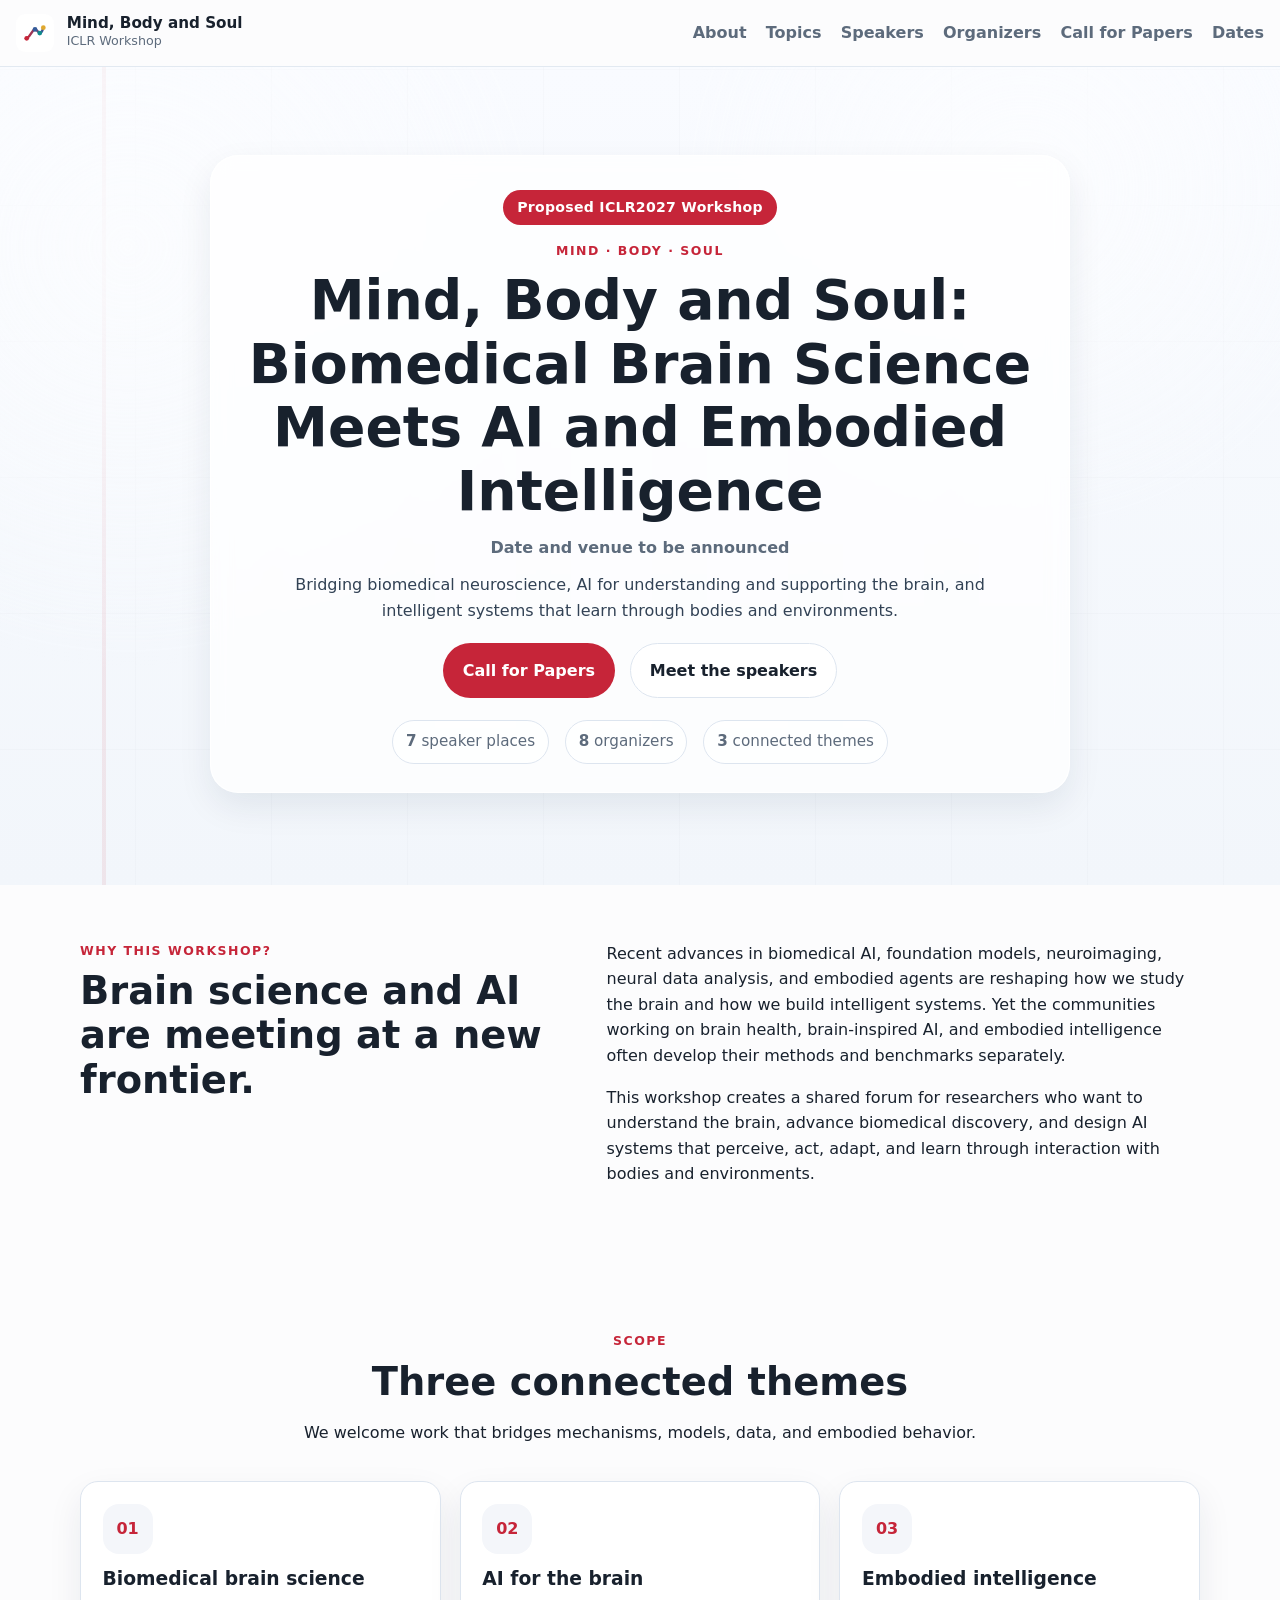
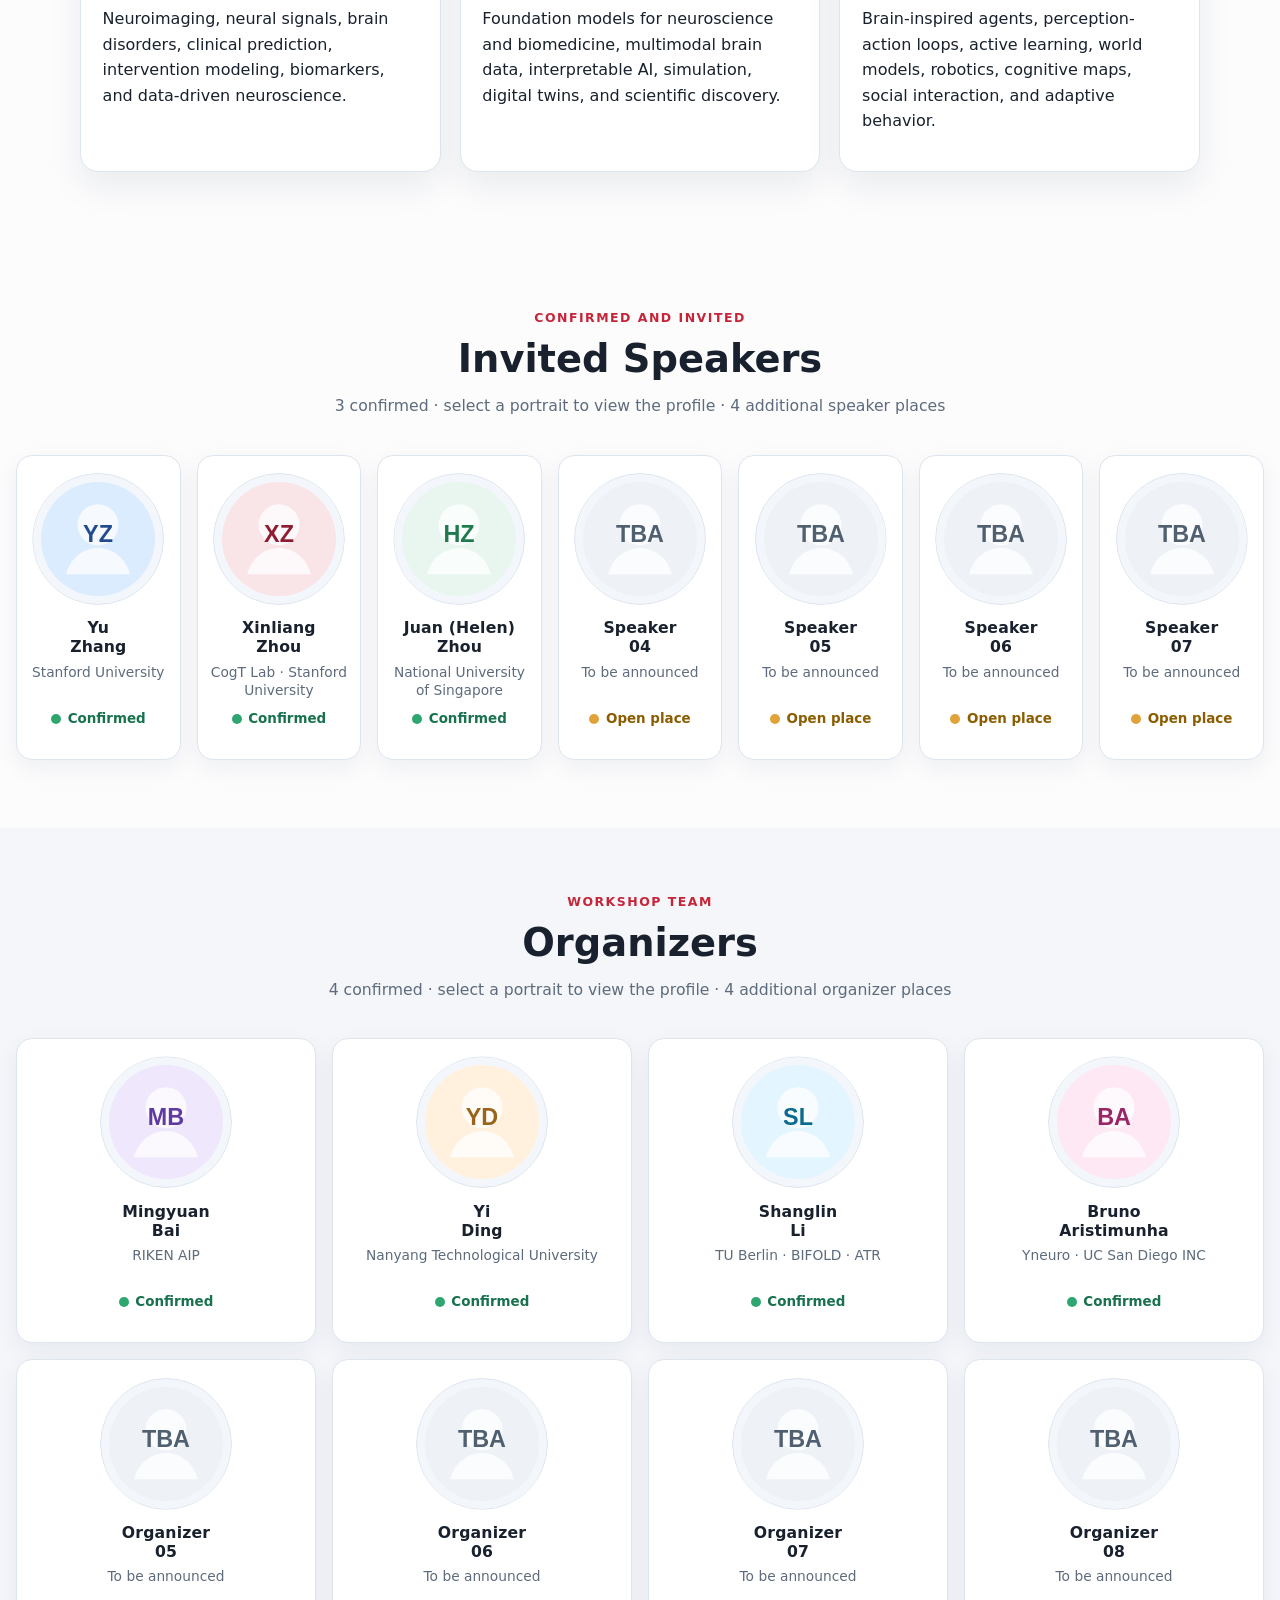
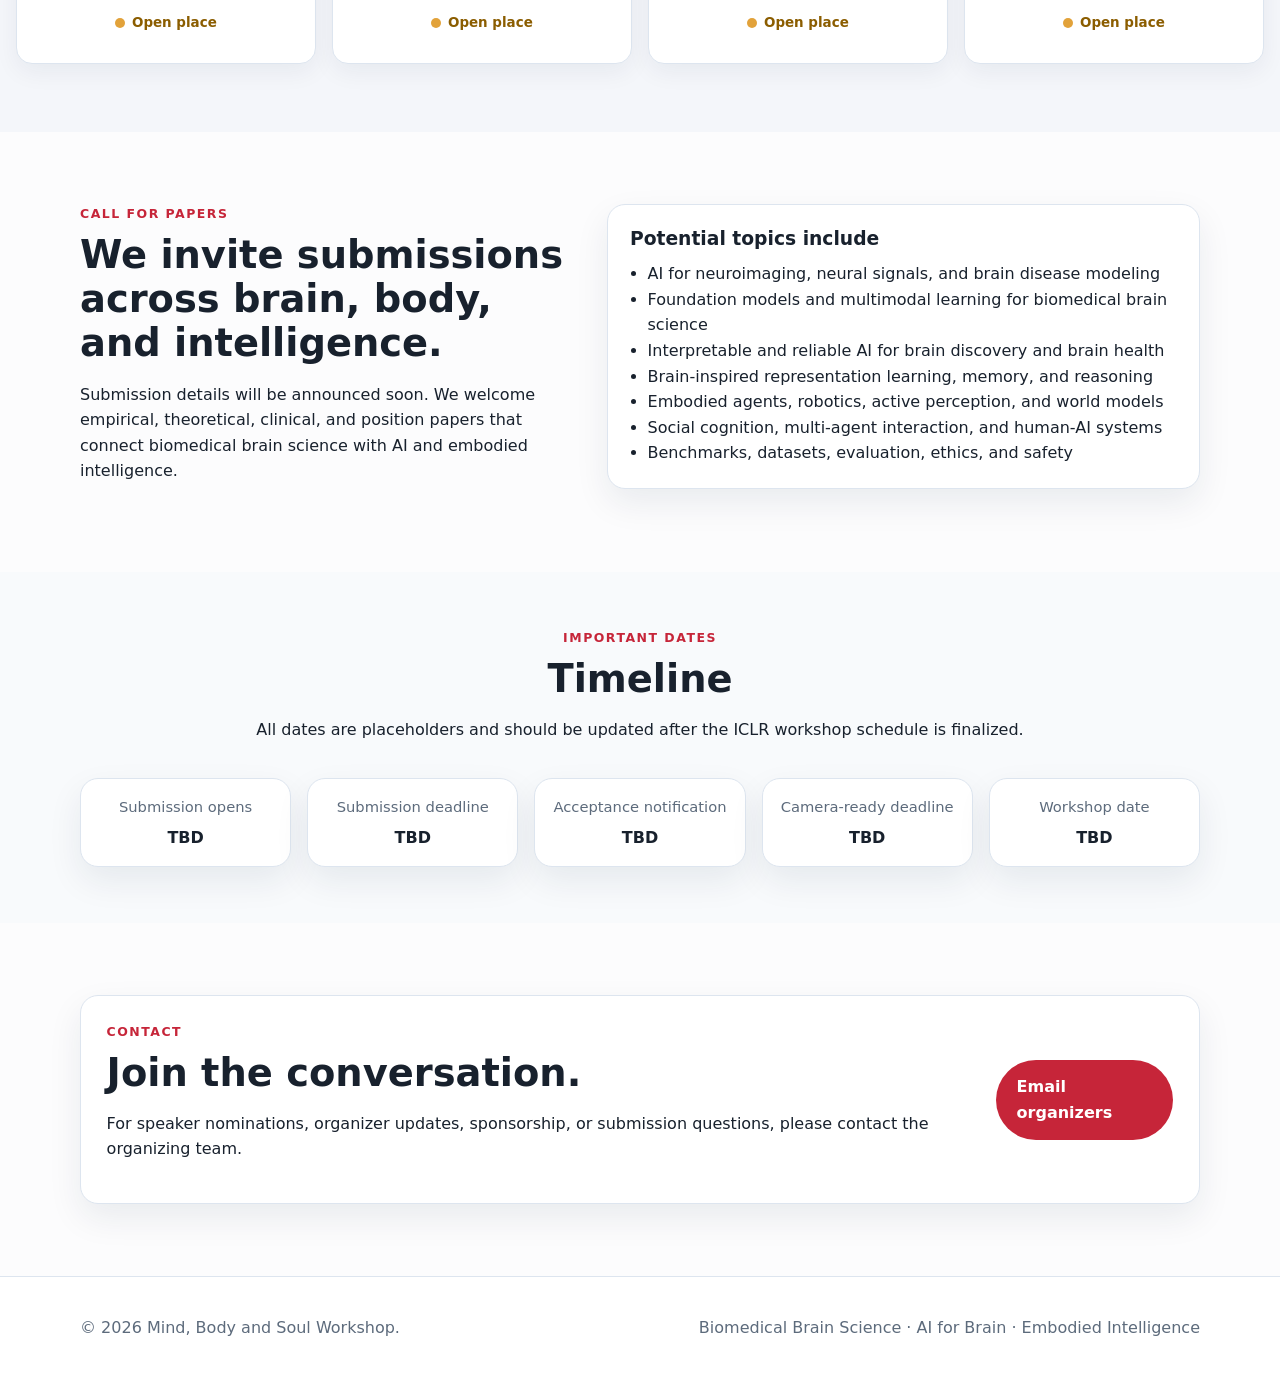
==== mind-body-soul-standalone.html @ fbe71084 "Add files via upload" ====
<!DOCTYPE html>
<html lang="en">
<head>
  <meta charset="utf-8" />
  <meta name="viewport" content="width=device-width, initial-scale=1" />
  <meta name="description" content="Mind, Body and Soul: Biomedical Brain Science Meets AI and Embodied Intelligence — an ICLR workshop bringing together biomedical brain science, AI for brain, and embodied intelligence." />
  <meta name="theme-color" content="#202124" />
  <title>Mind, Body and Soul | ICLR Workshop</title>
  <link rel="icon" href="[data-uri]" type="image/svg+xml" />
  <style>

:root{
  --bg:#fcfcfd;
  --text:#18212d;
  --muted:#5d6b7c;
  --line:#dde5ef;
  --panel:#ffffff;
  --soft:#f4f6fa;
  --accent:#c62539;
  --accent-dark:#8c1224;
  --shadow:0 14px 34px rgba(18,37,63,.08);
  --radius:18px;
}
*{box-sizing:border-box}
html{scroll-behavior:smooth}
body{margin:0;font-family:Inter, ui-sans-serif, system-ui, -apple-system, Segoe UI, Roboto, Helvetica, Arial, sans-serif;background:var(--bg);color:var(--text);line-height:1.6}
a{color:inherit;text-decoration:none}
img{display:block;max-width:100%}
.container{width:min(1120px, calc(100% - 2rem));margin:0 auto}
.wide-container{width:min(1360px, calc(100% - 2rem));margin:0 auto}
.section{padding:72px 0}
.section.compact{padding:56px 0}
.skip-link{position:absolute;left:-9999px;top:auto}
.skip-link:focus{left:1rem;top:1rem;background:#fff;padding:.75rem 1rem;border-radius:10px;z-index:20}
.site-header{position:sticky;top:0;z-index:10;background:rgba(252,252,253,.82);backdrop-filter:blur(12px);border-bottom:1px solid rgba(221,229,239,.8)}
.nav{display:flex;align-items:center;justify-content:space-between;gap:1rem;width:min(1360px, calc(100% - 2rem));margin:0 auto;padding:14px 0}
.brand{display:flex;align-items:center;gap:.8rem;font-size:.95rem}
.brand strong{display:block;line-height:1.1}
.brand small{display:block;color:var(--muted)}
.brand-mark{width:38px;height:38px}
.nav-links{display:flex;gap:1.2rem;align-items:center;color:var(--muted);font-weight:600}
.nav-links a:hover{color:var(--text)}
.nav-toggle{display:none;background:none;border:0;padding:0;cursor:pointer}
.nav-toggle span{display:block;width:24px;height:2px;background:#222;margin:5px 0;border-radius:999px}
.hero{position:relative;overflow:hidden;padding:88px 0 92px;background:linear-gradient(180deg,#f9fbff 0%,#f2f6fb 100%)}
.biosignal-background{position:absolute;inset:0;opacity:.55;background:
radial-gradient(circle at 10% 22%, rgba(255,255,255,.85), transparent 32%),
radial-gradient(circle at 80% 15%, rgba(255,255,255,.9), transparent 28%),
linear-gradient(90deg, transparent 0 8%, rgba(198,37,57,.15) 8% 8.3%, transparent 8.3% 100%),
repeating-linear-gradient(90deg, transparent 0 135px, rgba(24,33,45,.03) 135px 136px),
repeating-linear-gradient(0deg, transparent 0 135px, rgba(24,33,45,.03) 135px 136px);
}
.workshop-title{position:relative;max-width:860px;margin:0 auto;padding:34px 30px 28px;background:rgba(255,255,255,.74);backdrop-filter:blur(10px);border:1px solid rgba(255,255,255,.9);border-radius:28px;box-shadow:var(--shadow);text-align:center}
.edition-ribbon{display:inline-block;background:var(--accent);color:#fff;border-radius:999px;padding:.38rem .9rem;font-weight:700;font-size:.88rem;letter-spacing:.02em;margin-bottom:1rem}
.hero-kicker,.eyebrow{margin:0 0 .55rem;color:var(--accent);font-weight:800;letter-spacing:.12em;text-transform:uppercase;font-size:.78rem}
h1,h2,h3{line-height:1.15;margin:0 0 .75rem}
h1{font-size:clamp(2rem,5vw,3.45rem)}
h2{font-size:clamp(1.7rem,3vw,2.4rem)}
.title-main,.title-workshop{display:block}
.hero-meta{margin:.7rem 0;color:var(--muted);font-weight:600}
.hero-summary{max-width:700px;margin:0 auto 1.25rem;color:#324255}
.hero-actions{display:flex;justify-content:center;gap:.9rem;flex-wrap:wrap;margin-top:1.2rem}
.button{display:inline-flex;align-items:center;justify-content:center;padding:.85rem 1.2rem;border-radius:999px;font-weight:700;border:1px solid transparent;transition:.2s ease}
.button-primary{background:var(--accent);color:#fff}.button-primary:hover{background:var(--accent-dark)}
.button-secondary{background:#fff;color:var(--text);border-color:var(--line)}
.hero-facts{display:flex;gap:1rem;justify-content:center;flex-wrap:wrap;margin-top:1.35rem;color:var(--muted);font-size:.95rem}
.hero-facts span{padding:.55rem .8rem;border-radius:999px;background:rgba(255,255,255,.72);border:1px solid var(--line)}
.two-column{display:grid;grid-template-columns:1fr 1.2fr;gap:2rem;align-items:start}
.text-block p{margin-top:0}
.section-heading,.people-heading{text-align:center;max-width:840px;margin:0 auto 2.25rem}
.section-heading p:last-child,.people-heading p:last-child{margin-bottom:0}
.theme-grid{display:grid;grid-template-columns:repeat(3,1fr);gap:1.2rem}
.theme-card,.schedule-card,.topic-list-card,.contact-card{background:var(--panel);border:1px solid var(--line);border-radius:var(--radius);box-shadow:var(--shadow)}
.theme-card{padding:1.35rem}
.theme-icon{width:50px;height:50px;border-radius:16px;background:var(--soft);display:grid;place-items:center;font-weight:800;color:var(--accent);margin-bottom:.9rem}
.people-section{padding-top:64px;padding-bottom:68px}
.people-section-soft{background:var(--soft)}
.people-count{color:var(--muted);margin:0;font-size:.98rem}
.people-grid{display:grid;gap:1rem;align-items:stretch;grid-auto-rows:1fr;justify-items:stretch}
.speakers-grid{grid-template-columns:repeat(7, minmax(0, 1fr))}
.organizers-grid{grid-template-columns:repeat(8, minmax(0, 1fr))}
.person-card{background:var(--panel);border:1px solid var(--line);border-radius:16px;box-shadow:0 8px 24px rgba(18,37,63,.06);overflow:hidden;min-width:0;height:100%;display:flex;flex-direction:column;padding:1rem .45rem 1rem}
.person-card-linked .person-profile{display:flex;flex-direction:column;height:100%;align-items:center}
.person-card:hover{transform:translateY(-2px);transition:transform .2s ease, box-shadow .2s ease;box-shadow:0 16px 30px rgba(18,37,63,.10)}
.person-portrait{width:132px;height:132px;min-width:132px;max-width:none;aspect-ratio:1 / 1;object-fit:contain;object-position:50% 50%;background:#f3f6fa;border:1px solid var(--line);border-radius:50%;clip-path:circle(50% at 50% 50%);flex:0 0 132px;padding:8px;margin:.1rem auto 0;overflow:hidden}
.person-body{padding:.9rem .25rem 0;text-align:center;display:flex;flex-direction:column;align-items:center;gap:.35rem;flex:1;min-height:134px;justify-content:flex-start;width:100%}
.person-body h3{font-size:.98rem;font-weight:700;letter-spacing:.01em;margin:0;line-height:1.2;min-height:2.4em;display:flex;align-items:flex-start;justify-content:center;width:100%}
.person-affiliation{margin:0;color:var(--muted);font-size:.86rem;line-height:1.35;min-height:2.7em;display:-webkit-box;-webkit-box-orient:vertical;-webkit-line-clamp:2;overflow:hidden;max-width:100%;width:100%}
.person-status{margin-top:auto;padding-top:.15rem;font-size:.84rem;font-weight:700;color:#18724d;display:flex;justify-content:center;align-items:center;gap:.42rem}
.person-status span{width:10px;height:10px;border-radius:999px;background:#2ea66f;display:inline-block}
.person-status.open{color:#8b5d00}.person-status.open span{background:#e2a23a}
.schedule-card,.topic-list-card{padding:1.4rem}
.timeline{list-style:none;padding:0;margin:0;display:grid;gap:1rem}
.timeline li{padding-left:1rem;border-left:3px solid #d7e1ee}
.timeline span{display:block;color:var(--muted);font-size:.92rem}
.inline-link{font-weight:700;color:var(--accent)}
.check-list{padding-left:1.1rem;margin:.2rem 0 0}
.tinted{background:#f8fafc}
.date-grid{display:grid;grid-template-columns:repeat(5,1fr);gap:1rem}
.date-grid article{padding:1rem;background:#fff;border:1px solid var(--line);border-radius:18px;text-align:center;box-shadow:var(--shadow)}
.date-grid span{display:block;color:var(--muted);font-size:.92rem;margin-bottom:.35rem}
.contact-card{padding:1.6rem;display:flex;align-items:center;justify-content:space-between;gap:1rem}
.footer{padding:22px 0;border-top:1px solid var(--line);background:#fff}
.footer-grid{display:flex;justify-content:space-between;gap:1rem;flex-wrap:wrap;color:var(--muted)}
@media (max-width: 1320px){.organizers-grid{grid-template-columns:repeat(4, minmax(0,1fr))}}
@media (max-width: 1220px){.speakers-grid{grid-template-columns:repeat(4, minmax(0,1fr))}}
@media (max-width: 900px){.two-column{grid-template-columns:1fr}.theme-grid,.date-grid{grid-template-columns:1fr 1fr}.nav-links{display:none;position:absolute;top:68px;right:1rem;left:1rem;background:#fff;border:1px solid var(--line);border-radius:18px;padding:1rem;box-shadow:var(--shadow);flex-direction:column;align-items:flex-start}.nav-links.open{display:flex}.nav-toggle{display:block}.speakers-grid,.organizers-grid{grid-template-columns:repeat(2, minmax(0,1fr))}.contact-card{flex-direction:column;align-items:flex-start}}
@media (max-width: 560px){.hero{padding-top:72px}.workshop-title{padding:28px 20px 24px}.theme-grid,.date-grid,.speakers-grid,.organizers-grid{grid-template-columns:1fr}.button{width:100%}.hero-actions{align-items:stretch}.person-body{min-height:0}.person-affiliation,.person-body h3{min-height:0}}

</style>
</head>
<body>
  <a class="skip-link" href="#main">Skip to content</a>
  <header class="site-header" id="top">
    <nav class="nav" aria-label="Primary navigation">
      <a class="brand" href="#top" aria-label="Mind, Body and Soul home">
        <img class="brand-mark" src="[data-uri]" alt="" />
        <span>
          <strong>Mind, Body and Soul</strong>
          <small>ICLR Workshop</small>
        </span>
      </a>
      <button class="nav-toggle" type="button" aria-label="Open menu" aria-expanded="false">
        <span></span><span></span><span></span>
      </button>
      <div class="nav-links">
        <a href="#about">About</a>
        <a href="#topics">Topics</a>
        <a href="#speakers">Speakers</a>
        <a href="#organizers">Organizers</a>
        <a href="#cfp">Call for Papers</a>
        <a href="#dates">Dates</a>
      </div>
    </nav>
  </header>

  <main id="main">
    <section class="hero section" aria-labelledby="workshop-title">
      <div class="biosignal-background" aria-hidden="true"></div>
      <div class="container hero-title-wrap">
        <div class="workshop-title">
          <div class="edition-ribbon">Proposed ICLR2027 Workshop</div>
          <p class="hero-kicker">Mind · Body · Soul</p>
          <h1 id="workshop-title">
            <span class="title-main">Mind, Body and Soul:</span>
            <span class="title-workshop">Biomedical Brain Science Meets AI and Embodied Intelligence</span>
          </h1>
          <p class="hero-meta">Date and venue to be announced</p>
          <p class="hero-summary">
            Bridging biomedical neuroscience, AI for understanding and supporting the brain,
            and intelligent systems that learn through bodies and environments.
          </p>
          <div class="hero-actions">
            <a class="button button-primary" href="#cfp">Call for Papers</a>
            <a class="button button-secondary" href="#speakers">Meet the speakers</a>
          </div>
          <div class="hero-facts" aria-label="Workshop overview">
            <span><strong>7</strong> speaker places</span>
            <span><strong>8</strong> organizers</span>
            <span><strong>3</strong> connected themes</span>
          </div>
        </div>
      </div>
    </section>

    <section class="section compact" id="about">
      <div class="container two-column">
        <div>
          <p class="eyebrow">Why this workshop?</p>
          <h2>Brain science and AI are meeting at a new frontier.</h2>
        </div>
        <div class="text-block">
          <p>
            Recent advances in biomedical AI, foundation models, neuroimaging, neural data analysis, and embodied agents
            are reshaping how we study the brain and how we build intelligent systems. Yet the communities working on
            brain health, brain-inspired AI, and embodied intelligence often develop their methods and benchmarks separately.
          </p>
          <p>
            This workshop creates a shared forum for researchers who want to understand the brain, advance biomedical
            discovery, and design AI systems that perceive, act, adapt, and learn through interaction with bodies and environments.
          </p>
        </div>
      </div>
    </section>

    <section class="section" id="topics">
      <div class="container">
        <div class="section-heading">
          <p class="eyebrow">Scope</p>
          <h2>Three connected themes</h2>
          <p>We welcome work that bridges mechanisms, models, data, and embodied behavior.</p>
        </div>
        <div class="theme-grid">
          <article class="theme-card">
            <div class="theme-icon">01</div>
            <h3>Biomedical brain science</h3>
            <p>
              Neuroimaging, neural signals, brain disorders, clinical prediction, intervention modeling, biomarkers,
              and data-driven neuroscience.
            </p>
          </article>
          <article class="theme-card">
            <div class="theme-icon">02</div>
            <h3>AI for the brain</h3>
            <p>
              Foundation models for neuroscience and biomedicine, multimodal brain data, interpretable AI, simulation,
              digital twins, and scientific discovery.
            </p>
          </article>
          <article class="theme-card">
            <div class="theme-icon">03</div>
            <h3>Embodied intelligence</h3>
            <p>
              Brain-inspired agents, perception-action loops, active learning, world models, robotics, cognitive maps,
              social interaction, and adaptive behavior.
            </p>
          </article>
        </div>
      </div>
    </section>

    <section class="section people-section" id="speakers">
      <div class="container wide-container">
        <div class="people-heading">
          <p class="eyebrow">Confirmed and invited</p>
          <h2>Invited Speakers</h2>
          <p class="people-count">3 confirmed · select a portrait to view the profile · 4 additional speaker places</p>
        </div>
        <div class="people-grid speakers-grid">
          <article class="person-card confirmed person-card-linked">
            <a class="person-profile" href="https://profiles.stanford.edu/176276" target="_blank" rel="noopener noreferrer" aria-label="View Yu Zhang's Stanford profile">
              <img class="person-portrait" src="https://spnilab.weebly.com/uploads/2/4/9/4/24947261/zhang-yu-155-lehighphoto-small_orig.jpg" data-fallback="[data-uri]" alt="Yu Zhang" loading="eager" decoding="async" />
              <div class="person-body">
                <h3>Yu <br />Zhang</h3>
                <p class="person-affiliation">Stanford University</p>
                <p class="person-status"><span aria-hidden="true"></span>Confirmed</p>
              </div>
            </a>
          </article>
          <article class="person-card confirmed person-card-linked">
            <a class="person-profile" href="https://cogtlab.stanford.edu/people/xinliang-zhou" target="_blank" rel="noopener noreferrer" aria-label="View Xinliang Zhou's Stanford CogT Lab profile">
              <img class="person-portrait" src="https://cogtlab.stanford.edu/sites/g/files/sbiybj33026/files/styles/large_square/public/media/image/xinliang_photo_0.jpg?h=d6b1e345&amp;itok=CFqnYroD" data-fallback="[data-uri]" alt="Xinliang Zhou" loading="eager" decoding="async" />
              <div class="person-body">
                <h3>Xinliang <br />Zhou</h3>
                <p class="person-affiliation">CogT Lab · Stanford University</p>
                <p class="person-status"><span aria-hidden="true"></span>Confirmed</p>
              </div>
            </a>
          </article>
          <article class="person-card confirmed person-card-linked">
            <a class="person-profile" href="https://discovery.nus.edu.sg/3278-juan-helen-zhou/about" target="_blank" rel="noopener noreferrer" aria-label="View Juan Helen Zhou's National University of Singapore profile">
              <img class="person-portrait" src="https://discovery.nus.edu.sg/3278-juan-helen-zhou/thumbnail" data-fallback="[data-uri]" alt="Juan Helen Zhou" loading="eager" decoding="async" />
              <div class="person-body">
                <h3>Juan (Helen) <br />Zhou</h3>
                <p class="person-affiliation">National University of Singapore</p>
                <p class="person-status"><span aria-hidden="true"></span>Confirmed</p>
              </div>
            </a>
          </article>
          <article class="person-card is-open"><img class="person-portrait" src="[data-uri]" alt="Speaker to be announced" /><div class="person-body"><h3>Speaker <br />04</h3><p class="person-affiliation">To be announced</p><p class="person-status open"><span aria-hidden="true"></span>Open place</p></div></article>
          <article class="person-card is-open"><img class="person-portrait" src="[data-uri]" alt="Speaker to be announced" /><div class="person-body"><h3>Speaker <br />05</h3><p class="person-affiliation">To be announced</p><p class="person-status open"><span aria-hidden="true"></span>Open place</p></div></article>
          <article class="person-card is-open"><img class="person-portrait" src="[data-uri]" alt="Speaker to be announced" /><div class="person-body"><h3>Speaker <br />06</h3><p class="person-affiliation">To be announced</p><p class="person-status open"><span aria-hidden="true"></span>Open place</p></div></article>
          <article class="person-card is-open"><img class="person-portrait" src="[data-uri]" alt="Speaker to be announced" /><div class="person-body"><h3>Speaker <br />07</h3><p class="person-affiliation">To be announced</p><p class="person-status open"><span aria-hidden="true"></span>Open place</p></div></article>
        </div>
      </div>
    </section>

    <section class="section people-section people-section-soft" id="organizers">
      <div class="container wide-container">
        <div class="people-heading">
          <p class="eyebrow">Workshop team</p>
          <h2>Organizers</h2>
          <p class="people-count">4 confirmed · select a portrait to view the profile · 4 additional organizer places</p>
        </div>
        <div class="people-grid organizers-grid">
          <article class="person-card confirmed person-card-linked">
            <a class="person-profile" href="https://scholar.google.com/citations?user=lo0_2rMAAAAJ&amp;hl=en" target="_blank" rel="noopener noreferrer" aria-label="View Mingyuan Bai's Google Scholar profile">
              <img class="person-portrait" src="https://avatars.githubusercontent.com/u/13537788?v=4" data-fallback="[data-uri]" alt="Mingyuan Bai" loading="eager" decoding="async" />
              <div class="person-body"><h3>Mingyuan <br />Bai</h3><p class="person-affiliation">RIKEN AIP</p><p class="person-status"><span aria-hidden="true"></span>Confirmed</p></div>
            </a>
          </article>
          <article class="person-card confirmed person-card-linked">
            <a class="person-profile" href="https://yi-ding-cs.github.io" target="_blank" rel="noopener noreferrer" aria-label="View Yi Ding's homepage">
              <img class="person-portrait" src="https://raw.githubusercontent.com/yi-ding-cs/yi-ding-cs.github.io/main/myphoto.png" data-fallback="[data-uri]" alt="Yi Ding" loading="eager" decoding="async" />
              <div class="person-body"><h3>Yi <br />Ding</h3><p class="person-affiliation">Nanyang Technological University</p><p class="person-status"><span aria-hidden="true"></span>Confirmed</p></div>
            </a>
          </article>
          <article class="person-card confirmed person-card-linked">
            <a class="person-profile" href="https://fightlesliefigt.github.io" target="_blank" rel="noopener noreferrer" aria-label="View Shanglin Li's homepage">
              <img class="person-portrait" src="https://fightlesliefigt.github.io/images/shanglin.png" data-fallback="[data-uri]" alt="Shanglin Li" loading="eager" decoding="async" />
              <div class="person-body"><h3>Shanglin <br />Li</h3><p class="person-affiliation">TU Berlin · BIFOLD · ATR</p><p class="person-status"><span aria-hidden="true"></span>Confirmed</p></div>
            </a>
          </article>
          <article class="person-card confirmed person-card-linked">
            <a class="person-profile" href="https://bruaristimunha.github.io" target="_blank" rel="noopener noreferrer" aria-label="View Bruno Aristimunha's homepage">
              <img class="person-portrait" src="https://bruaristimunha.github.io/images/bruno_profile.webp" data-fallback="[data-uri]" alt="Bruno Aristimunha" loading="eager" decoding="async" />
              <div class="person-body"><h3>Bruno <br />Aristimunha</h3><p class="person-affiliation">Yneuro · UC San Diego INC</p><p class="person-status"><span aria-hidden="true"></span>Confirmed</p></div>
            </a>
          </article>
          <article class="person-card is-open"><img class="person-portrait" src="[data-uri]" alt="Organizer to be announced" /><div class="person-body"><h3>Organizer <br />05</h3><p class="person-affiliation">To be announced</p><p class="person-status open"><span aria-hidden="true"></span>Open place</p></div></article>
          <article class="person-card is-open"><img class="person-portrait" src="[data-uri]" alt="Organizer to be announced" /><div class="person-body"><h3>Organizer <br />06</h3><p class="person-affiliation">To be announced</p><p class="person-status open"><span aria-hidden="true"></span>Open place</p></div></article>
          <article class="person-card is-open"><img class="person-portrait" src="[data-uri]" alt="Organizer to be announced" /><div class="person-body"><h3>Organizer <br />07</h3><p class="person-affiliation">To be announced</p><p class="person-status open"><span aria-hidden="true"></span>Open place</p></div></article>
          <article class="person-card is-open"><img class="person-portrait" src="[data-uri]" alt="Organizer to be announced" /><div class="person-body"><h3>Organizer <br />08</h3><p class="person-affiliation">To be announced</p><p class="person-status open"><span aria-hidden="true"></span>Open place</p></div></article>
        </div>
      </div>
    </section>

    <section class="section" id="cfp"><div class="container two-column"><div><p class="eyebrow">Call for papers</p><h2>We invite submissions across brain, body, and intelligence.</h2><p>Submission details will be announced soon. We welcome empirical, theoretical, clinical, and position papers that connect biomedical brain science with AI and embodied intelligence.</p></div><div class="topic-list-card"><h3>Potential topics include</h3><ul class="check-list"><li>AI for neuroimaging, neural signals, and brain disease modeling</li><li>Foundation models and multimodal learning for biomedical brain science</li><li>Interpretable and reliable AI for brain discovery and brain health</li><li>Brain-inspired representation learning, memory, and reasoning</li><li>Embodied agents, robotics, active perception, and world models</li><li>Social cognition, multi-agent interaction, and human-AI systems</li><li>Benchmarks, datasets, evaluation, ethics, and safety</li></ul></div></div></section>
    <section class="section compact tinted" id="dates"><div class="container"><div class="section-heading"><p class="eyebrow">Important dates</p><h2>Timeline</h2><p>All dates are placeholders and should be updated after the ICLR workshop schedule is finalized.</p></div><div class="date-grid"><article><span>Submission opens</span><strong>TBD</strong></article><article><span>Submission deadline</span><strong>TBD</strong></article><article><span>Acceptance notification</span><strong>TBD</strong></article><article><span>Camera-ready deadline</span><strong>TBD</strong></article><article><span>Workshop date</span><strong>TBD</strong></article></div></div></section>
    <section class="section contact-section" id="contact"><div class="container contact-card"><div><p class="eyebrow">Contact</p><h2>Join the conversation.</h2><p>For speaker nominations, organizer updates, sponsorship, or submission questions, please contact the organizing team.</p></div><a class="button button-primary" href="mailto:contact@example.com">Email organizers</a></div></section>
  </main>
  <footer class="footer"><div class="container footer-grid"><p>© <span id="year"></span> Mind, Body and Soul Workshop.</p><p>Biomedical Brain Science · AI for Brain · Embodied Intelligence</p></div></footer>
  <script>

document.addEventListener('DOMContentLoaded', () => {
  const year = document.getElementById('year');
  if (year) year.textContent = new Date().getFullYear();

  const toggle = document.querySelector('.nav-toggle');
  const navLinks = document.querySelector('.nav-links');
  if (toggle && navLinks) {
    toggle.addEventListener('click', () => {
      const expanded = toggle.getAttribute('aria-expanded') === 'true';
      toggle.setAttribute('aria-expanded', String(!expanded));
      navLinks.classList.toggle('open');
    });
  }

  document.querySelectorAll('img[data-fallback]').forEach((img) => {
    img.addEventListener('error', () => {
      const fallback = img.getAttribute('data-fallback');
      if (fallback && img.src !== fallback) img.src = fallback;
    }, { once: true });
  });
});

</script>
</body>
</html>
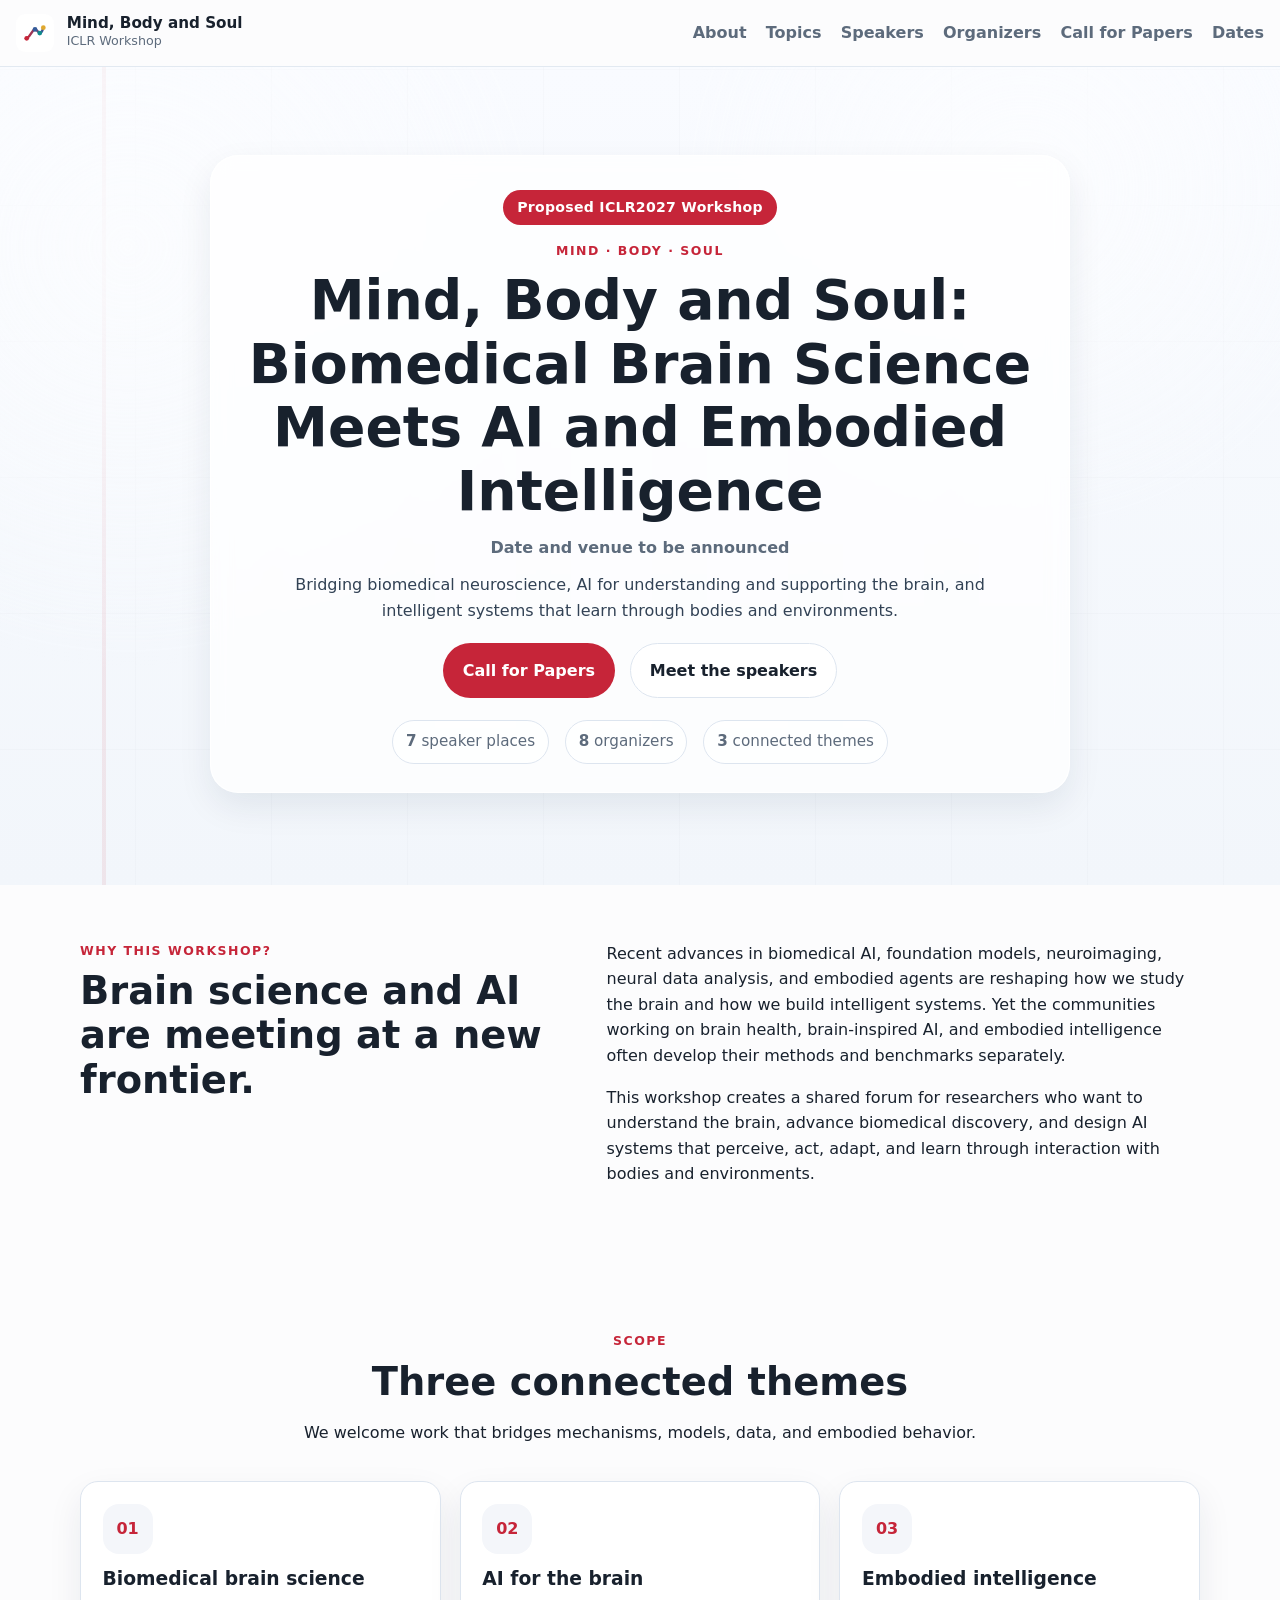
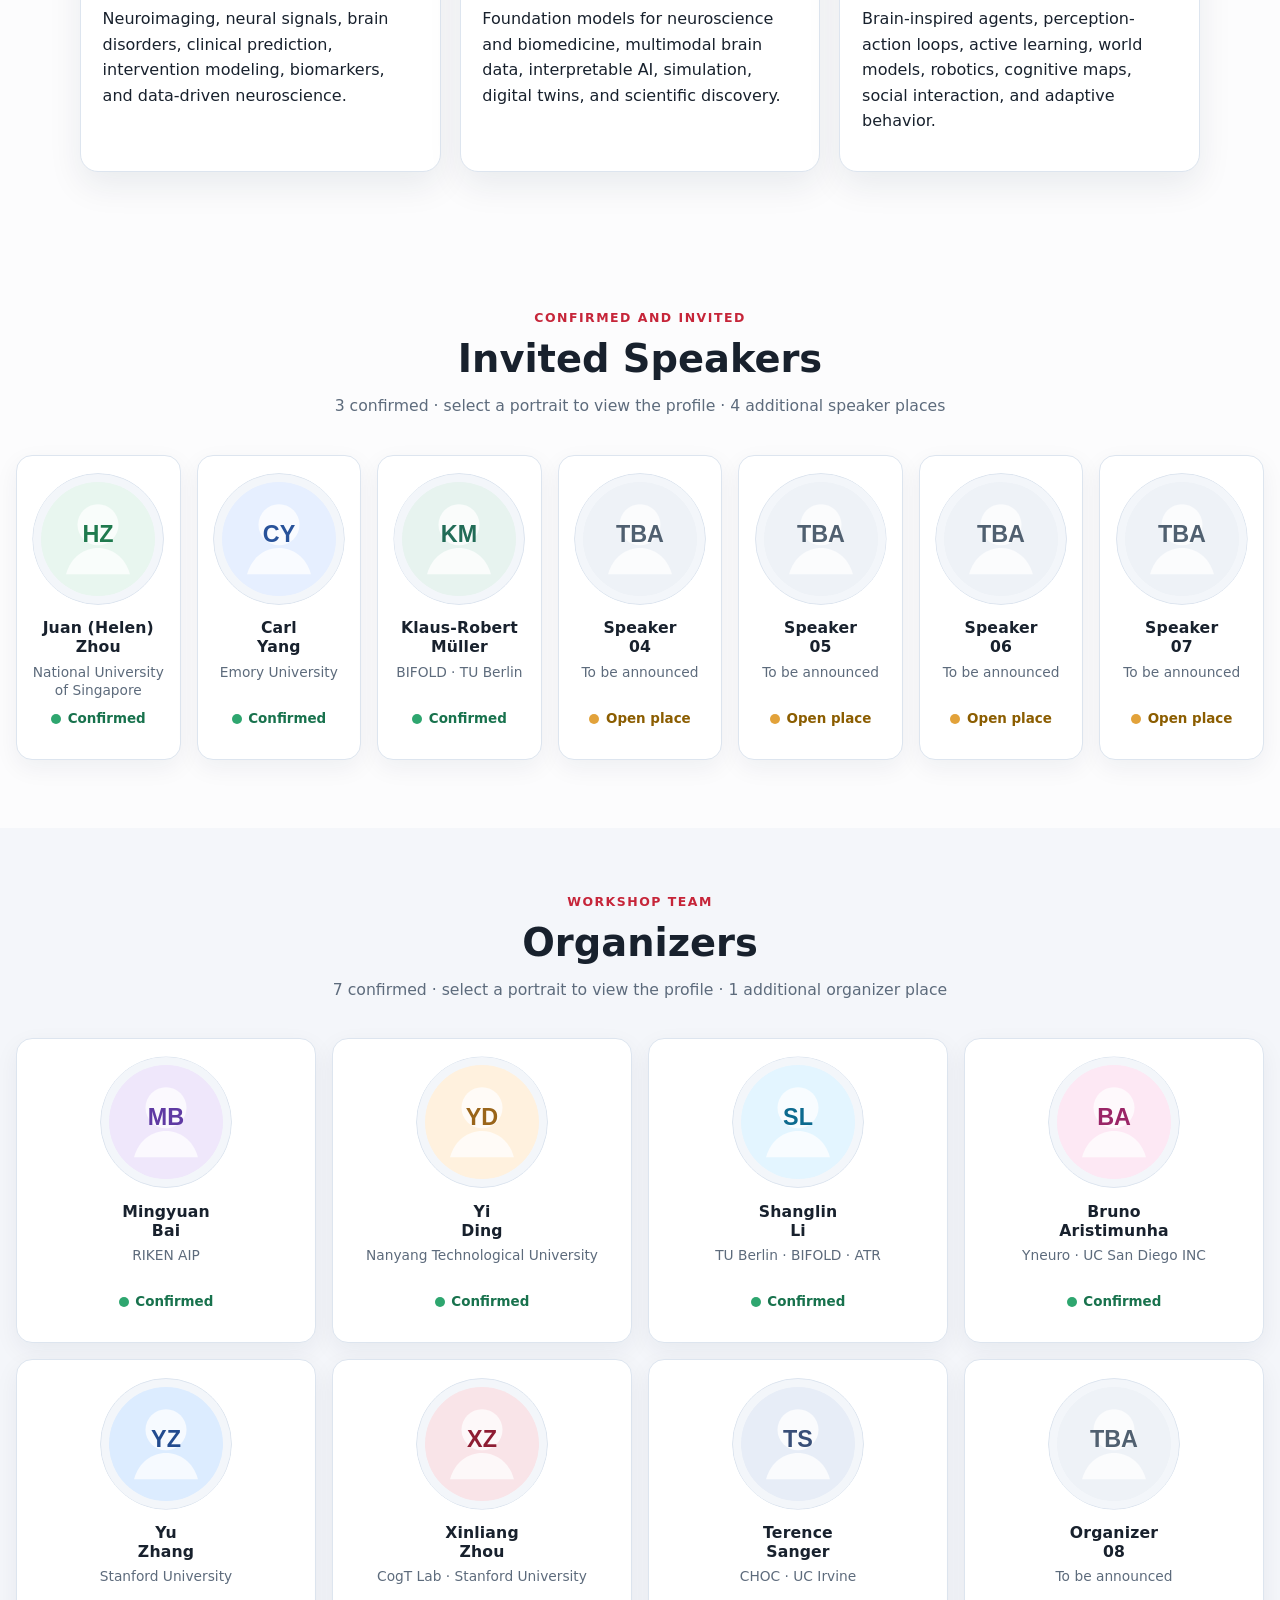
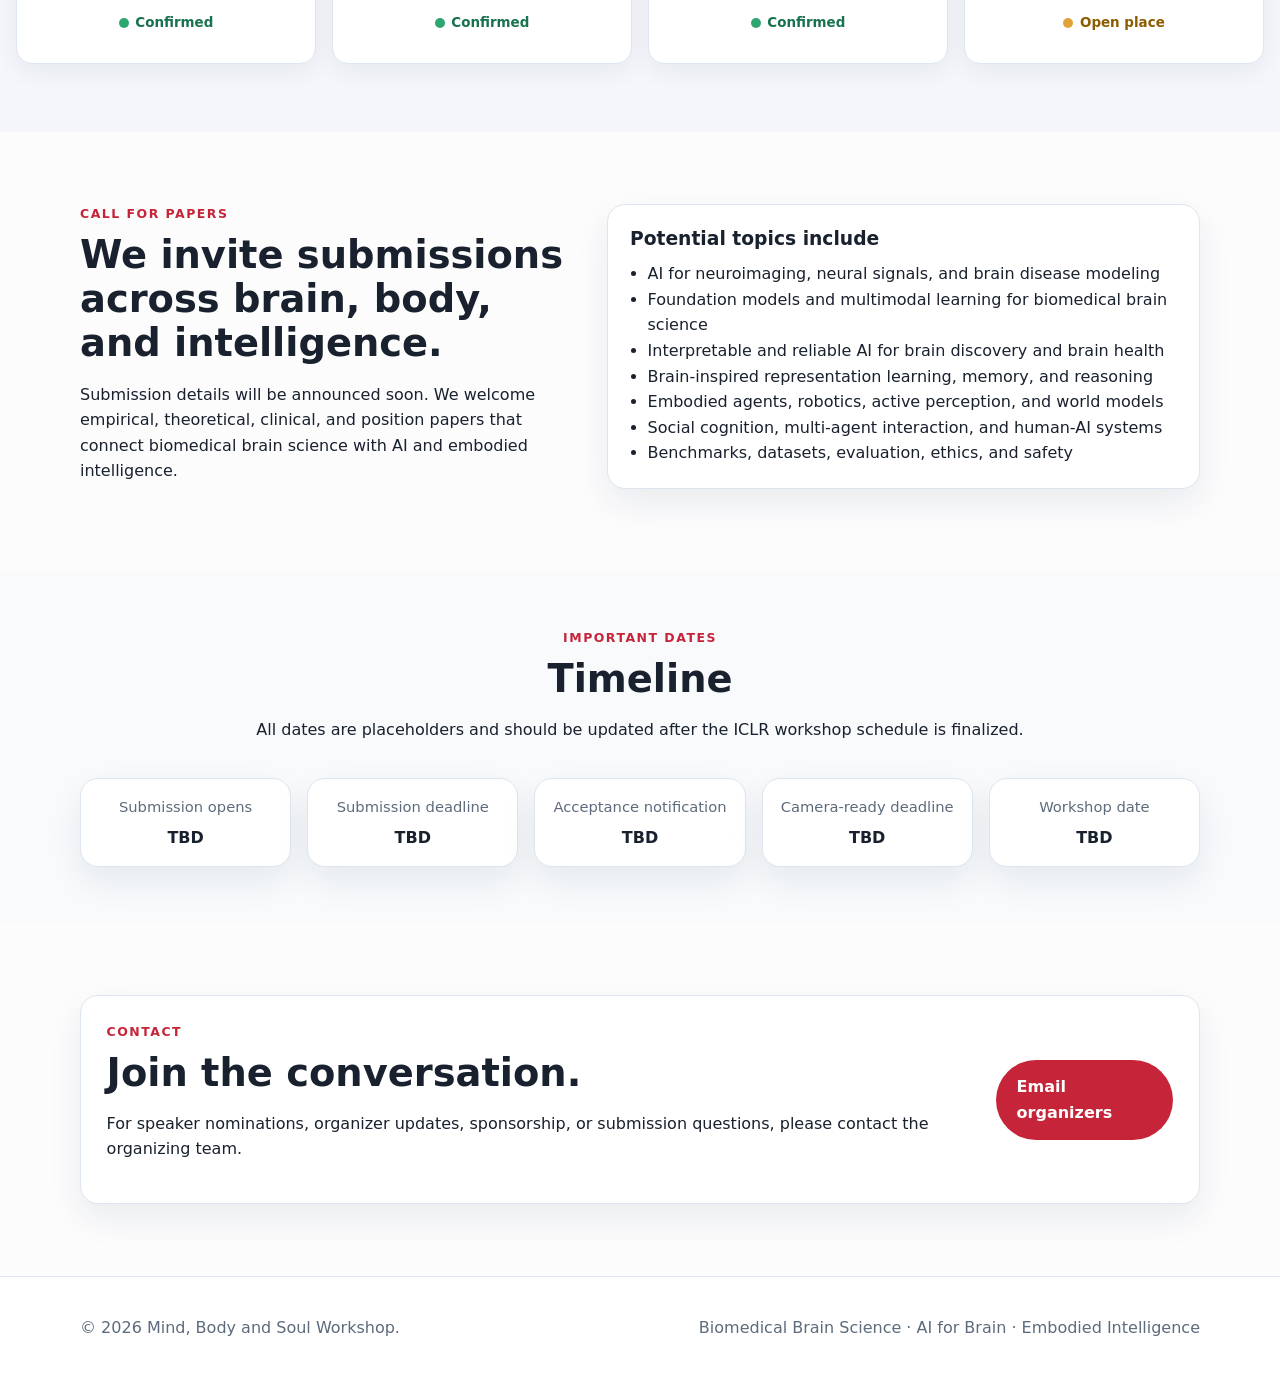
==== commit c9c34cb1: "Update mind-body-soul-standalone.html" ====
--- a/mind-body-soul-standalone.html
+++ b/mind-body-soul-standalone.html
@@ -1,13 +1,15 @@
 <!DOCTYPE html>
+<!DOCTYPE html>
+
 <html lang="en">
 <head>
-  <meta charset="utf-8" />
-  <meta name="viewport" content="width=device-width, initial-scale=1" />
-  <meta name="description" content="Mind, Body and Soul: Biomedical Brain Science Meets AI and Embodied Intelligence — an ICLR workshop bringing together biomedical brain science, AI for brain, and embodied intelligence." />
-  <meta name="theme-color" content="#202124" />
-  <title>Mind, Body and Soul | ICLR Workshop</title>
-  <link rel="icon" href="[data-uri]" type="image/svg+xml" />
-  <style>
+<meta charset="utf-8"/>
+<meta content="width=device-width, initial-scale=1" name="viewport"/>
+<meta content="Mind, Body and Soul: Biomedical Brain Science Meets AI and Embodied Intelligence — an ICLR workshop bringing together biomedical brain science, AI for brain, and embodied intelligence." name="description"/>
+<meta content="#202124" name="theme-color"/>
+<title>Mind, Body and Soul | ICLR Workshop</title>
+<link href="[data-uri]" rel="icon" type="image/svg+xml"/>
+<style>
 
 :root{
   --bg:#fcfcfd;
@@ -110,207 +112,230 @@
 </style>
 </head>
 <body>
-  <a class="skip-link" href="#main">Skip to content</a>
-  <header class="site-header" id="top">
-    <nav class="nav" aria-label="Primary navigation">
-      <a class="brand" href="#top" aria-label="Mind, Body and Soul home">
-        <img class="brand-mark" src="[data-uri]" alt="" />
-        <span>
-          <strong>Mind, Body and Soul</strong>
-          <small>ICLR Workshop</small>
-        </span>
-      </a>
-      <button class="nav-toggle" type="button" aria-label="Open menu" aria-expanded="false">
-        <span></span><span></span><span></span>
-      </button>
-      <div class="nav-links">
-        <a href="#about">About</a>
-        <a href="#topics">Topics</a>
-        <a href="#speakers">Speakers</a>
-        <a href="#organizers">Organizers</a>
-        <a href="#cfp">Call for Papers</a>
-        <a href="#dates">Dates</a>
-      </div>
-    </nav>
-  </header>
-
-  <main id="main">
-    <section class="hero section" aria-labelledby="workshop-title">
-      <div class="biosignal-background" aria-hidden="true"></div>
-      <div class="container hero-title-wrap">
-        <div class="workshop-title">
-          <div class="edition-ribbon">Proposed ICLR2027 Workshop</div>
-          <p class="hero-kicker">Mind · Body · Soul</p>
-          <h1 id="workshop-title">
-            <span class="title-main">Mind, Body and Soul:</span>
-            <span class="title-workshop">Biomedical Brain Science Meets AI and Embodied Intelligence</span>
-          </h1>
-          <p class="hero-meta">Date and venue to be announced</p>
-          <p class="hero-summary">
+<a class="skip-link" href="#main">Skip to content</a>
+<header class="site-header" id="top">
+<nav aria-label="Primary navigation" class="nav">
+<a aria-label="Mind, Body and Soul home" class="brand" href="#top">
+<img alt="" class="brand-mark" src="[data-uri]"/>
+<span>
+<strong>Mind, Body and Soul</strong>
+<small>ICLR Workshop</small>
+</span>
+</a>
+<button aria-expanded="false" aria-label="Open menu" class="nav-toggle" type="button">
+<span></span><span></span><span></span>
+</button>
+<div class="nav-links">
+<a href="#about">About</a>
+<a href="#topics">Topics</a>
+<a href="#speakers">Speakers</a>
+<a href="#organizers">Organizers</a>
+<a href="#cfp">Call for Papers</a>
+<a href="#dates">Dates</a>
+</div>
+</nav>
+</header>
+<main id="main">
+<section aria-labelledby="workshop-title" class="hero section">
+<div aria-hidden="true" class="biosignal-background"></div>
+<div class="container hero-title-wrap">
+<div class="workshop-title">
+<div class="edition-ribbon">Proposed ICLR2027 Workshop</div>
+<p class="hero-kicker">Mind · Body · Soul</p>
+<h1 id="workshop-title">
+<span class="title-main">Mind, Body and Soul:</span>
+<span class="title-workshop">Biomedical Brain Science Meets AI and Embodied Intelligence</span>
+</h1>
+<p class="hero-meta">Date and venue to be announced</p>
+<p class="hero-summary">
             Bridging biomedical neuroscience, AI for understanding and supporting the brain,
             and intelligent systems that learn through bodies and environments.
           </p>
-          <div class="hero-actions">
-            <a class="button button-primary" href="#cfp">Call for Papers</a>
-            <a class="button button-secondary" href="#speakers">Meet the speakers</a>
-          </div>
-          <div class="hero-facts" aria-label="Workshop overview">
-            <span><strong>7</strong> speaker places</span>
-            <span><strong>8</strong> organizers</span>
-            <span><strong>3</strong> connected themes</span>
-          </div>
-        </div>
-      </div>
-    </section>
-
-    <section class="section compact" id="about">
-      <div class="container two-column">
-        <div>
-          <p class="eyebrow">Why this workshop?</p>
-          <h2>Brain science and AI are meeting at a new frontier.</h2>
-        </div>
-        <div class="text-block">
-          <p>
+<div class="hero-actions">
+<a class="button button-primary" href="#cfp">Call for Papers</a>
+<a class="button button-secondary" href="#speakers">Meet the speakers</a>
+</div>
+<div aria-label="Workshop overview" class="hero-facts">
+<span><strong>7</strong> speaker places</span>
+<span><strong>8</strong> organizers</span>
+<span><strong>3</strong> connected themes</span>
+</div>
+</div>
+</div>
+</section>
+<section class="section compact" id="about">
+<div class="container two-column">
+<div>
+<p class="eyebrow">Why this workshop?</p>
+<h2>Brain science and AI are meeting at a new frontier.</h2>
+</div>
+<div class="text-block">
+<p>
             Recent advances in biomedical AI, foundation models, neuroimaging, neural data analysis, and embodied agents
             are reshaping how we study the brain and how we build intelligent systems. Yet the communities working on
             brain health, brain-inspired AI, and embodied intelligence often develop their methods and benchmarks separately.
           </p>
-          <p>
+<p>
             This workshop creates a shared forum for researchers who want to understand the brain, advance biomedical
             discovery, and design AI systems that perceive, act, adapt, and learn through interaction with bodies and environments.
           </p>
-        </div>
-      </div>
-    </section>
-
-    <section class="section" id="topics">
-      <div class="container">
-        <div class="section-heading">
-          <p class="eyebrow">Scope</p>
-          <h2>Three connected themes</h2>
-          <p>We welcome work that bridges mechanisms, models, data, and embodied behavior.</p>
-        </div>
-        <div class="theme-grid">
-          <article class="theme-card">
-            <div class="theme-icon">01</div>
-            <h3>Biomedical brain science</h3>
-            <p>
+</div>
+</div>
+</section>
+<section class="section" id="topics">
+<div class="container">
+<div class="section-heading">
+<p class="eyebrow">Scope</p>
+<h2>Three connected themes</h2>
+<p>We welcome work that bridges mechanisms, models, data, and embodied behavior.</p>
+</div>
+<div class="theme-grid">
+<article class="theme-card">
+<div class="theme-icon">01</div>
+<h3>Biomedical brain science</h3>
+<p>
               Neuroimaging, neural signals, brain disorders, clinical prediction, intervention modeling, biomarkers,
               and data-driven neuroscience.
             </p>
-          </article>
-          <article class="theme-card">
-            <div class="theme-icon">02</div>
-            <h3>AI for the brain</h3>
-            <p>
+</article>
+<article class="theme-card">
+<div class="theme-icon">02</div>
+<h3>AI for the brain</h3>
+<p>
               Foundation models for neuroscience and biomedicine, multimodal brain data, interpretable AI, simulation,
               digital twins, and scientific discovery.
             </p>
-          </article>
-          <article class="theme-card">
-            <div class="theme-icon">03</div>
-            <h3>Embodied intelligence</h3>
-            <p>
+</article>
+<article class="theme-card">
+<div class="theme-icon">03</div>
+<h3>Embodied intelligence</h3>
+<p>
               Brain-inspired agents, perception-action loops, active learning, world models, robotics, cognitive maps,
               social interaction, and adaptive behavior.
             </p>
-          </article>
-        </div>
-      </div>
-    </section>
-
-    <section class="section people-section" id="speakers">
-      <div class="container wide-container">
-        <div class="people-heading">
-          <p class="eyebrow">Confirmed and invited</p>
-          <h2>Invited Speakers</h2>
-          <p class="people-count">3 confirmed · select a portrait to view the profile · 4 additional speaker places</p>
-        </div>
-        <div class="people-grid speakers-grid">
-          <article class="person-card confirmed person-card-linked">
-            <a class="person-profile" href="https://profiles.stanford.edu/176276" target="_blank" rel="noopener noreferrer" aria-label="View Yu Zhang's Stanford profile">
-              <img class="person-portrait" src="https://spnilab.weebly.com/uploads/2/4/9/4/24947261/zhang-yu-155-lehighphoto-small_orig.jpg" data-fallback="[data-uri]" alt="Yu Zhang" loading="eager" decoding="async" />
-              <div class="person-body">
-                <h3>Yu <br />Zhang</h3>
-                <p class="person-affiliation">Stanford University</p>
-                <p class="person-status"><span aria-hidden="true"></span>Confirmed</p>
-              </div>
-            </a>
-          </article>
-          <article class="person-card confirmed person-card-linked">
-            <a class="person-profile" href="https://cogtlab.stanford.edu/people/xinliang-zhou" target="_blank" rel="noopener noreferrer" aria-label="View Xinliang Zhou's Stanford CogT Lab profile">
-              <img class="person-portrait" src="https://cogtlab.stanford.edu/sites/g/files/sbiybj33026/files/styles/large_square/public/media/image/xinliang_photo_0.jpg?h=d6b1e345&amp;itok=CFqnYroD" data-fallback="[data-uri]" alt="Xinliang Zhou" loading="eager" decoding="async" />
-              <div class="person-body">
-                <h3>Xinliang <br />Zhou</h3>
-                <p class="person-affiliation">CogT Lab · Stanford University</p>
-                <p class="person-status"><span aria-hidden="true"></span>Confirmed</p>
-              </div>
-            </a>
-          </article>
-          <article class="person-card confirmed person-card-linked">
-            <a class="person-profile" href="https://discovery.nus.edu.sg/3278-juan-helen-zhou/about" target="_blank" rel="noopener noreferrer" aria-label="View Juan Helen Zhou's National University of Singapore profile">
-              <img class="person-portrait" src="https://discovery.nus.edu.sg/3278-juan-helen-zhou/thumbnail" data-fallback="[data-uri]" alt="Juan Helen Zhou" loading="eager" decoding="async" />
-              <div class="person-body">
-                <h3>Juan (Helen) <br />Zhou</h3>
-                <p class="person-affiliation">National University of Singapore</p>
-                <p class="person-status"><span aria-hidden="true"></span>Confirmed</p>
-              </div>
-            </a>
-          </article>
-          <article class="person-card is-open"><img class="person-portrait" src="[data-uri]" alt="Speaker to be announced" /><div class="person-body"><h3>Speaker <br />04</h3><p class="person-affiliation">To be announced</p><p class="person-status open"><span aria-hidden="true"></span>Open place</p></div></article>
-          <article class="person-card is-open"><img class="person-portrait" src="[data-uri]" alt="Speaker to be announced" /><div class="person-body"><h3>Speaker <br />05</h3><p class="person-affiliation">To be announced</p><p class="person-status open"><span aria-hidden="true"></span>Open place</p></div></article>
-          <article class="person-card is-open"><img class="person-portrait" src="[data-uri]" alt="Speaker to be announced" /><div class="person-body"><h3>Speaker <br />06</h3><p class="person-affiliation">To be announced</p><p class="person-status open"><span aria-hidden="true"></span>Open place</p></div></article>
-          <article class="person-card is-open"><img class="person-portrait" src="[data-uri]" alt="Speaker to be announced" /><div class="person-body"><h3>Speaker <br />07</h3><p class="person-affiliation">To be announced</p><p class="person-status open"><span aria-hidden="true"></span>Open place</p></div></article>
-        </div>
-      </div>
-    </section>
-
-    <section class="section people-section people-section-soft" id="organizers">
-      <div class="container wide-container">
-        <div class="people-heading">
-          <p class="eyebrow">Workshop team</p>
-          <h2>Organizers</h2>
-          <p class="people-count">4 confirmed · select a portrait to view the profile · 4 additional organizer places</p>
-        </div>
-        <div class="people-grid organizers-grid">
-          <article class="person-card confirmed person-card-linked">
-            <a class="person-profile" href="https://scholar.google.com/citations?user=lo0_2rMAAAAJ&amp;hl=en" target="_blank" rel="noopener noreferrer" aria-label="View Mingyuan Bai's Google Scholar profile">
-              <img class="person-portrait" src="https://avatars.githubusercontent.com/u/13537788?v=4" data-fallback="[data-uri]" alt="Mingyuan Bai" loading="eager" decoding="async" />
-              <div class="person-body"><h3>Mingyuan <br />Bai</h3><p class="person-affiliation">RIKEN AIP</p><p class="person-status"><span aria-hidden="true"></span>Confirmed</p></div>
-            </a>
-          </article>
-          <article class="person-card confirmed person-card-linked">
-            <a class="person-profile" href="https://yi-ding-cs.github.io" target="_blank" rel="noopener noreferrer" aria-label="View Yi Ding's homepage">
-              <img class="person-portrait" src="https://raw.githubusercontent.com/yi-ding-cs/yi-ding-cs.github.io/main/myphoto.png" data-fallback="[data-uri]" alt="Yi Ding" loading="eager" decoding="async" />
-              <div class="person-body"><h3>Yi <br />Ding</h3><p class="person-affiliation">Nanyang Technological University</p><p class="person-status"><span aria-hidden="true"></span>Confirmed</p></div>
-            </a>
-          </article>
-          <article class="person-card confirmed person-card-linked">
-            <a class="person-profile" href="https://fightlesliefigt.github.io" target="_blank" rel="noopener noreferrer" aria-label="View Shanglin Li's homepage">
-              <img class="person-portrait" src="https://fightlesliefigt.github.io/images/shanglin.png" data-fallback="[data-uri]" alt="Shanglin Li" loading="eager" decoding="async" />
-              <div class="person-body"><h3>Shanglin <br />Li</h3><p class="person-affiliation">TU Berlin · BIFOLD · ATR</p><p class="person-status"><span aria-hidden="true"></span>Confirmed</p></div>
-            </a>
-          </article>
-          <article class="person-card confirmed person-card-linked">
-            <a class="person-profile" href="https://bruaristimunha.github.io" target="_blank" rel="noopener noreferrer" aria-label="View Bruno Aristimunha's homepage">
-              <img class="person-portrait" src="https://bruaristimunha.github.io/images/bruno_profile.webp" data-fallback="[data-uri]" alt="Bruno Aristimunha" loading="eager" decoding="async" />
-              <div class="person-body"><h3>Bruno <br />Aristimunha</h3><p class="person-affiliation">Yneuro · UC San Diego INC</p><p class="person-status"><span aria-hidden="true"></span>Confirmed</p></div>
-            </a>
-          </article>
-          <article class="person-card is-open"><img class="person-portrait" src="[data-uri]" alt="Organizer to be announced" /><div class="person-body"><h3>Organizer <br />05</h3><p class="person-affiliation">To be announced</p><p class="person-status open"><span aria-hidden="true"></span>Open place</p></div></article>
-          <article class="person-card is-open"><img class="person-portrait" src="[data-uri]" alt="Organizer to be announced" /><div class="person-body"><h3>Organizer <br />06</h3><p class="person-affiliation">To be announced</p><p class="person-status open"><span aria-hidden="true"></span>Open place</p></div></article>
-          <article class="person-card is-open"><img class="person-portrait" src="[data-uri]" alt="Organizer to be announced" /><div class="person-body"><h3>Organizer <br />07</h3><p class="person-affiliation">To be announced</p><p class="person-status open"><span aria-hidden="true"></span>Open place</p></div></article>
-          <article class="person-card is-open"><img class="person-portrait" src="[data-uri]" alt="Organizer to be announced" /><div class="person-body"><h3>Organizer <br />08</h3><p class="person-affiliation">To be announced</p><p class="person-status open"><span aria-hidden="true"></span>Open place</p></div></article>
-        </div>
-      </div>
-    </section>
-
-    <section class="section" id="cfp"><div class="container two-column"><div><p class="eyebrow">Call for papers</p><h2>We invite submissions across brain, body, and intelligence.</h2><p>Submission details will be announced soon. We welcome empirical, theoretical, clinical, and position papers that connect biomedical brain science with AI and embodied intelligence.</p></div><div class="topic-list-card"><h3>Potential topics include</h3><ul class="check-list"><li>AI for neuroimaging, neural signals, and brain disease modeling</li><li>Foundation models and multimodal learning for biomedical brain science</li><li>Interpretable and reliable AI for brain discovery and brain health</li><li>Brain-inspired representation learning, memory, and reasoning</li><li>Embodied agents, robotics, active perception, and world models</li><li>Social cognition, multi-agent interaction, and human-AI systems</li><li>Benchmarks, datasets, evaluation, ethics, and safety</li></ul></div></div></section>
-    <section class="section compact tinted" id="dates"><div class="container"><div class="section-heading"><p class="eyebrow">Important dates</p><h2>Timeline</h2><p>All dates are placeholders and should be updated after the ICLR workshop schedule is finalized.</p></div><div class="date-grid"><article><span>Submission opens</span><strong>TBD</strong></article><article><span>Submission deadline</span><strong>TBD</strong></article><article><span>Acceptance notification</span><strong>TBD</strong></article><article><span>Camera-ready deadline</span><strong>TBD</strong></article><article><span>Workshop date</span><strong>TBD</strong></article></div></div></section>
-    <section class="section contact-section" id="contact"><div class="container contact-card"><div><p class="eyebrow">Contact</p><h2>Join the conversation.</h2><p>For speaker nominations, organizer updates, sponsorship, or submission questions, please contact the organizing team.</p></div><a class="button button-primary" href="mailto:contact@example.com">Email organizers</a></div></section>
-  </main>
-  <footer class="footer"><div class="container footer-grid"><p>© <span id="year"></span> Mind, Body and Soul Workshop.</p><p>Biomedical Brain Science · AI for Brain · Embodied Intelligence</p></div></footer>
-  <script>
+</article>
+</div>
+</div>
+</section>
+<section class="section people-section" id="speakers">
+<div class="container wide-container">
+<div class="people-heading">
+<p class="eyebrow">Confirmed and invited</p>
+<h2>Invited Speakers</h2>
+<p class="people-count">3 confirmed · select a portrait to view the profile · 4 additional speaker places</p>
+</div>
+<div class="people-grid speakers-grid"><article class="person-card confirmed person-card-linked">
+<a aria-label="View Juan Helen Zhou's profile" class="person-profile" href="https://discovery.nus.edu.sg/3278-juan-helen-zhou/about" rel="noopener noreferrer" target="_blank">
+<img alt="Juan Helen Zhou" class="person-portrait" data-fallback="[data-uri]" decoding="async" loading="eager" src="https://discovery.nus.edu.sg/3278-juan-helen-zhou/thumbnail"/>
+<div class="person-body">
+<h3>Juan (Helen) <br/>Zhou</h3>
+<p class="person-affiliation">National University of Singapore</p>
+<p class="person-status"><span aria-hidden="true"></span>Confirmed</p>
+</div>
+</a>
+</article><article class="person-card confirmed person-card-linked">
+<a aria-label="View Carl Yang's Emory University profile" class="person-profile" href="https://www.cs.emory.edu/~jyang71/" rel="noopener noreferrer" target="_blank">
+<img alt="Carl Yang" class="person-portrait portrait-carl-yang" data-fallback="[data-uri]" decoding="async" loading="eager" src="https://computerscience.emory.edu/images/general/per-00686-crop-420-540-1.png"/>
+<div class="person-body">
+<h3>Carl <br/>Yang</h3>
+<p class="person-affiliation">Emory University</p>
+<p class="person-status"><span aria-hidden="true"></span>Confirmed</p>
+</div>
+</a>
+</article><article class="person-card confirmed person-card-linked">
+<a aria-label="View Klaus-Robert Müller's BIFOLD profile" class="person-profile" href="https://web.ml.tu-berlin.de/author/prof.-dr.-klaus-robert-muller/" rel="noopener noreferrer" target="_blank">
+<img alt="Klaus-Robert Müller" class="person-portrait portrait-klaus-robert-muller" data-fallback="[data-uri]" decoding="async" loading="eager" src="https://web.ml.tu-berlin.de/author/prof.-dr.-klaus-robert-muller/avatar_hub4dcaee0c7051aace206e8fecef90ae8_25485_270x270_fill_q75_lanczos_center.jpg"/>
+<div class="person-body">
+<h3>Klaus-Robert <br/>Müller</h3>
+<p class="person-affiliation">BIFOLD · TU Berlin</p>
+<p class="person-status"><span aria-hidden="true"></span>Confirmed</p>
+</div>
+</a>
+</article><article class="person-card is-open">
+<img alt="Speaker to be announced" class="person-portrait" src="[data-uri]"/>
+<div class="person-body"><h3>Speaker <br/>04</h3><p class="person-affiliation">To be announced</p><p class="person-status open"><span aria-hidden="true"></span>Open place</p></div>
+</article><article class="person-card is-open">
+<img alt="Speaker to be announced" class="person-portrait" src="[data-uri]"/>
+<div class="person-body"><h3>Speaker <br/>05</h3><p class="person-affiliation">To be announced</p><p class="person-status open"><span aria-hidden="true"></span>Open place</p></div>
+</article><article class="person-card is-open">
+<img alt="Speaker to be announced" class="person-portrait" src="[data-uri]"/>
+<div class="person-body"><h3>Speaker <br/>06</h3><p class="person-affiliation">To be announced</p><p class="person-status open"><span aria-hidden="true"></span>Open place</p></div>
+</article><article class="person-card is-open">
+<img alt="Speaker to be announced" class="person-portrait" src="[data-uri]"/>
+<div class="person-body"><h3>Speaker <br/>07</h3><p class="person-affiliation">To be announced</p><p class="person-status open"><span aria-hidden="true"></span>Open place</p></div>
+</article></div>
+</div>
+</section>
+<section class="section people-section people-section-soft" id="organizers">
+<div class="container wide-container">
+<div class="people-heading">
+<p class="eyebrow">Workshop team</p>
+<h2>Organizers</h2>
+<p class="people-count">7 confirmed · select a portrait to view the profile · 1 additional organizer place</p>
+</div>
+<div class="people-grid organizers-grid"><article class="person-card confirmed person-card-linked">
+<a aria-label="View Mingyuan Bai's Google Scholar profile" class="person-profile" href="https://scholar.google.com/citations?user=lo0_2rMAAAAJ&amp;hl=en" rel="noopener noreferrer" target="_blank">
+<img alt="Mingyuan Bai" class="person-portrait" data-fallback="[data-uri]" decoding="async" loading="eager" src="https://avatars.githubusercontent.com/u/13537788?v=4"/>
+<div class="person-body"><h3>Mingyuan <br/>Bai</h3><p class="person-affiliation">RIKEN AIP</p><p class="person-status"><span aria-hidden="true"></span>Confirmed</p></div>
+</a>
+</article><article class="person-card confirmed person-card-linked">
+<a aria-label="View Yi Ding's homepage" class="person-profile" href="https://yi-ding-cs.github.io" rel="noopener noreferrer" target="_blank">
+<img alt="Yi Ding" class="person-portrait" data-fallback="[data-uri]" decoding="async" loading="eager" src="https://raw.githubusercontent.com/yi-ding-cs/yi-ding-cs.github.io/main/myphoto.png"/>
+<div class="person-body"><h3>Yi <br/>Ding</h3><p class="person-affiliation">Nanyang Technological University</p><p class="person-status"><span aria-hidden="true"></span>Confirmed</p></div>
+</a>
+</article><article class="person-card confirmed person-card-linked">
+<a aria-label="View Shanglin Li's homepage" class="person-profile" href="https://fightlesliefigt.github.io" rel="noopener noreferrer" target="_blank">
+<img alt="Shanglin Li" class="person-portrait" data-fallback="[data-uri]" decoding="async" loading="eager" src="https://fightlesliefigt.github.io/images/shanglin.png"/>
+<div class="person-body"><h3>Shanglin <br/>Li</h3><p class="person-affiliation">TU Berlin · BIFOLD · ATR</p><p class="person-status"><span aria-hidden="true"></span>Confirmed</p></div>
+</a>
+</article><article class="person-card confirmed person-card-linked">
+<a aria-label="View Bruno Aristimunha's homepage" class="person-profile" href="https://bruaristimunha.github.io" rel="noopener noreferrer" target="_blank">
+<img alt="Bruno Aristimunha" class="person-portrait" data-fallback="[data-uri]" decoding="async" loading="eager" src="https://bruaristimunha.github.io/images/bruno_profile.webp"/>
+<div class="person-body"><h3>Bruno <br/>Aristimunha</h3><p class="person-affiliation">Yneuro · UC San Diego INC</p><p class="person-status"><span aria-hidden="true"></span>Confirmed</p></div>
+</a>
+</article><article class="person-card confirmed person-card-linked">
+<a aria-label="View Yu Zhang's profile" class="person-profile" href="https://profiles.stanford.edu/176276" rel="noopener noreferrer" target="_blank">
+<img alt="Yu Zhang" class="person-portrait" data-fallback="[data-uri]" decoding="async" loading="eager" src="https://spnilab.weebly.com/uploads/2/4/9/4/24947261/zhang-yu-155-lehighphoto-small_orig.jpg"/>
+<div class="person-body">
+<h3>Yu <br/>Zhang</h3>
+<p class="person-affiliation">Stanford University</p>
+<p class="person-status"><span aria-hidden="true"></span>Confirmed</p>
+</div>
+</a>
+</article><article class="person-card confirmed person-card-linked">
+<a aria-label="View Xinliang Zhou's profile" class="person-profile" href="https://cogtlab.stanford.edu/people/xinliang-zhou" rel="noopener noreferrer" target="_blank">
+<img alt="Xinliang Zhou" class="person-portrait" data-fallback="[data-uri]" decoding="async" loading="eager" src="https://cogtlab.stanford.edu/sites/g/files/sbiybj33026/files/styles/large_square/public/media/image/xinliang_photo_0.jpg?h=d6b1e345&amp;itok=CFqnYroD"/>
+<div class="person-body">
+<h3>Xinliang <br/>Zhou</h3>
+<p class="person-affiliation">CogT Lab · Stanford University</p>
+<p class="person-status"><span aria-hidden="true"></span>Confirmed</p>
+</div>
+</a>
+</article><article class="person-card confirmed person-card-linked">
+<a aria-label="View Terence Sanger's profile" class="person-profile" href="https://choc.org/medical-staff/neurology/terence-sanger-md/" rel="noopener noreferrer" target="_blank">
+<img alt="Terence Sanger" class="person-portrait" data-fallback="[data-uri]" decoding="async" loading="eager" src="https://choc.org/wp-content/uploads/2020/03/med-staff-terence-sanger-md.jpg"/>
+<div class="person-body">
+<h3>Terence <br/>Sanger</h3>
+<p class="person-affiliation">CHOC · UC Irvine</p>
+<p class="person-status"><span aria-hidden="true"></span>Confirmed</p>
+</div>
+</a>
+</article><article class="person-card is-open">
+<img alt="Organizer to be announced" class="person-portrait" src="[data-uri]"/>
+<div class="person-body">
+<h3>Organizer <br/>08</h3>
+<p class="person-affiliation">To be announced</p>
+<p class="person-status open"><span aria-hidden="true"></span>Open place</p>
+</div>
+</article></div>
+</div>
+</section>
+<section class="section" id="cfp"><div class="container two-column"><div><p class="eyebrow">Call for papers</p><h2>We invite submissions across brain, body, and intelligence.</h2><p>Submission details will be announced soon. We welcome empirical, theoretical, clinical, and position papers that connect biomedical brain science with AI and embodied intelligence.</p></div><div class="topic-list-card"><h3>Potential topics include</h3><ul class="check-list"><li>AI for neuroimaging, neural signals, and brain disease modeling</li><li>Foundation models and multimodal learning for biomedical brain science</li><li>Interpretable and reliable AI for brain discovery and brain health</li><li>Brain-inspired representation learning, memory, and reasoning</li><li>Embodied agents, robotics, active perception, and world models</li><li>Social cognition, multi-agent interaction, and human-AI systems</li><li>Benchmarks, datasets, evaluation, ethics, and safety</li></ul></div></div></section>
+<section class="section compact tinted" id="dates"><div class="container"><div class="section-heading"><p class="eyebrow">Important dates</p><h2>Timeline</h2><p>All dates are placeholders and should be updated after the ICLR workshop schedule is finalized.</p></div><div class="date-grid"><article><span>Submission opens</span><strong>TBD</strong></article><article><span>Submission deadline</span><strong>TBD</strong></article><article><span>Acceptance notification</span><strong>TBD</strong></article><article><span>Camera-ready deadline</span><strong>TBD</strong></article><article><span>Workshop date</span><strong>TBD</strong></article></div></div></section>
+<section class="section contact-section" id="contact"><div class="container contact-card"><div><p class="eyebrow">Contact</p><h2>Join the conversation.</h2><p>For speaker nominations, organizer updates, sponsorship, or submission questions, please contact the organizing team.</p></div><a class="button button-primary" href="mailto:contact@example.com">Email organizers</a></div></section>
+</main>
+<footer class="footer"><div class="container footer-grid"><p>© <span id="year"></span> Mind, Body and Soul Workshop.</p><p>Biomedical Brain Science · AI for Brain · Embodied Intelligence</p></div></footer>
+<script>
 
 document.addEventListener('DOMContentLoaded', () => {
   const year = document.getElementById('year');
@@ -336,4 +361,4 @@
 
 </script>
 </body>
-</html>+</html>
